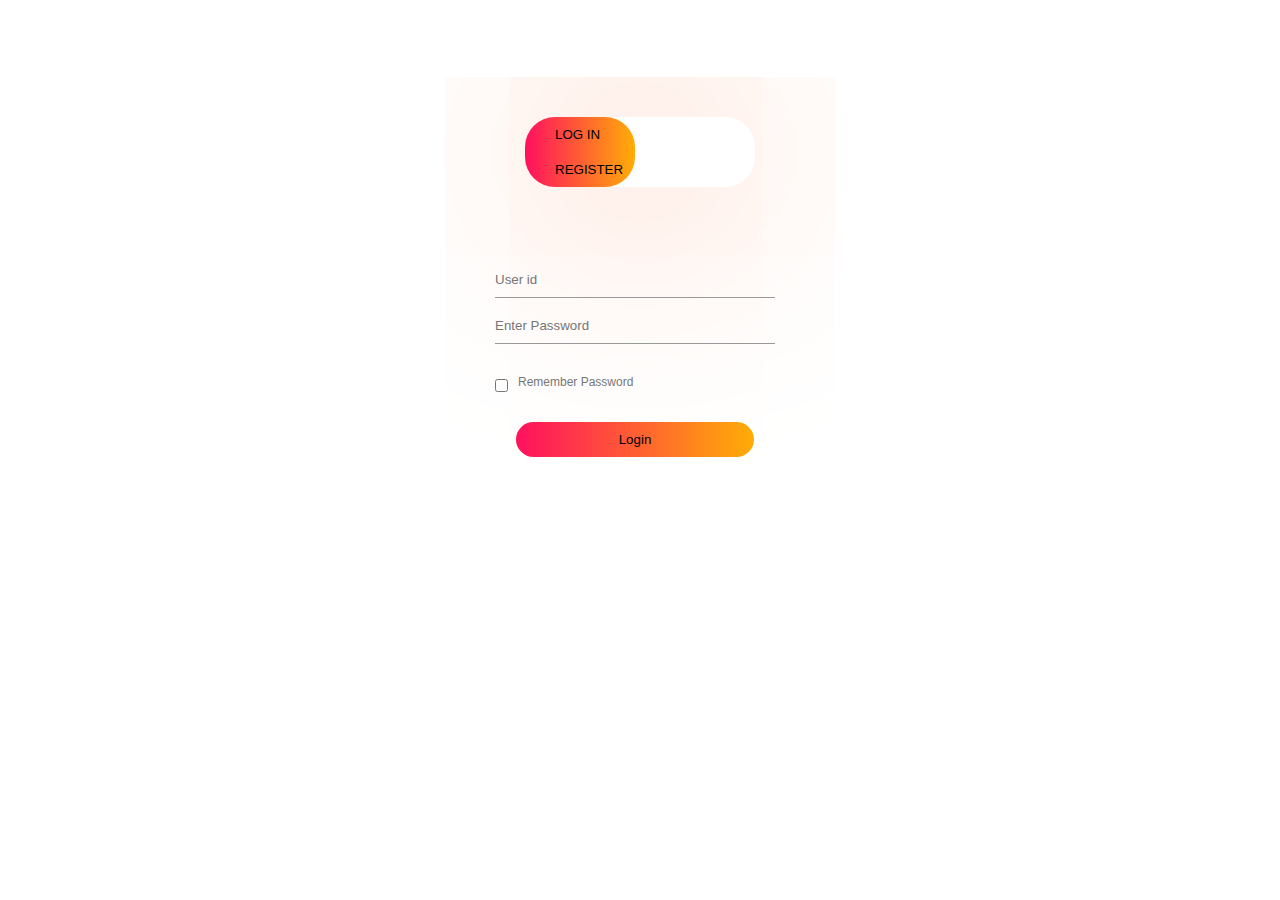
==== WebContent/login.html @ 033b466e "회원가입 및 로그인" ====
<!DOCTYPE html>
    <html>
    	<meta charset="utf-8">
        <head>
            <title>로그인 / 회원가입 폼 템플릿</title>
            <link rel="stylesheet" href="css/login.css">
        </head>
        <body>
            <div class="wrap" style="background-image: url(../imgs/background.jpg);">
                <div class="form-wrap">
                    <div class="button-wrap">
                        <div id="btn"></div>
                        <button type="button" class="togglebtn" onclick="login()">LOG IN</button>
                        <button type="button" class="togglebtn" onclick="register()">REGISTER</button>
                    </div>
                    
                    <form id="login" action="" class="input-group">
                        <input type="text" class="input-field" placeholder="User id" required>
                        <input type="password" class="input-field" placeholder="Enter Password" required>
                        <input type="checkbox" class="checkbox"><span>Remember Password</span>
                        <button class="submit">Login</button>
                    </form>
                    <form id="register" action="" class="input-group">
                        <input type="text" class="input-field" placeholder="User id" required>
                        <input type="email" class="input-field" placeholder="Your nick name" required>
                        <input type="password" class="input-field" placeholder="Enter Password" required>
                        <input type="region" class="input -field" placeholder="Your region" required>
                        <button class = "submit">REGION</button>
                        <br>
                        <input type="checkbox" class="checkbox"><span>Terms and conditions</span>
                        <button class="submit">REGISTER</button>
                    </form>
                </div>
            </div>
            <script>
                var x = document.getElementById("login");
                var y = document.getElementById("register");
                var z = document.getElementById("btn");
                
                
                function login(){
                    x.style.left = "50px";
                    y.style.left = "450px";
                    z.style.left = "0";
                }

                function register(){
                    x.style.left = "-400px";
                    y.style.left = "50px";
                    z.style.left = "110px";
                }
            </script>
        </body>
    </html>
---- WebContent/css/login.css ----
* {
    margin: 0;
    padding: 0;
    font-family: sans-serif;
}
.wrap {
    height: 100%;
    width: 100%;
    background-image: url(../imgs/background.jpg);
    background-position: center;
    background-size: cover;
    position: absolute;
}
.form-wrap {
    width: 380px;
    height: 480px;
    position: relative;
    margin: 6% auto;
    background: #fff;
    padding: 5px;
    overflow: hidden;
}
.button-wrap {
    width: 230px;
    margin: 35px auto;
    position: relative;
    box-shadow: 0 0 600px 9px #fcae8f;
    border-radius: 30px;
}
.togglebtn {
    padding: 10px 30px;
    cursor: pointer;
    background: transparent;
    border: 0;
    outline: none;
    position: relative;
}
#btn {
    top: 0;
    left: 0;
    position: absolute;
    width: 110px;
    height: 100%;
    background: linear-gradient(to right, #ff105f, #ffad06);
    border-radius: 30px;
    transition: .5s;
}
.social-icons {
    margin: 30px auto;
    text-align: center;
}
.social-icons img {
    width: 30px ;
    cursor: pointer;
}
.input-group {
    top: 180px;
    position: absolute;
    width: 280px;
    transition: .5s;
}
.input-field {
    width: 100%;
    padding: 10px 0;
    margin: 5px 0;
    border: none;
    border-bottom: 1px solid #999;
    outline: none;
    background: transparent;
}
.submit {
    width: 85%;
    padding: 10px 30px;
    cursor: pointer;
    display: block;
    margin: auto;
    background: linear-gradient(to right, #ff105f, #ffad06);
    border: 0;
    outline: none;
    border-radius: 30px;
}
.checkbox {
    margin: 30px 10px 30px 0;
}
span {
    color: #777;
    font-size: 12px;
    bottom: 68px;
    position: absolute;
}
#login {
    left: 50px;
}
#register {
    left: 450px;
}
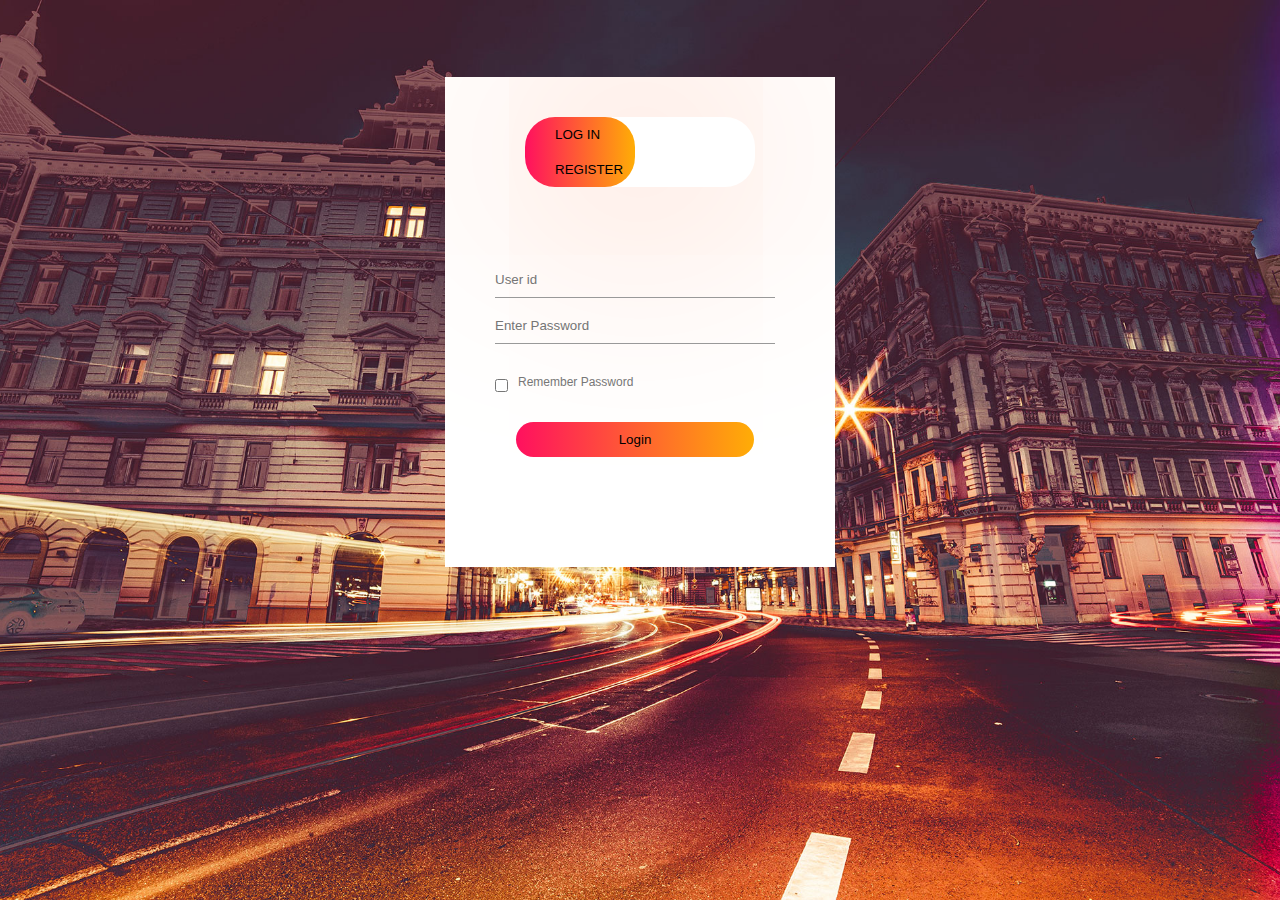
==== commit e58d21ab: "수정" ====
--- a/WebContent/login.html
+++ b/WebContent/login.html
@@ -6,7 +6,7 @@
             <link rel="stylesheet" href="css/login.css">
         </head>
         <body>
-            <div class="wrap" style="background-image: url(../imgs/background.jpg);">
+            <div class="wrap" style="background-image: url(./imgs/background.jpg);">
                 <div class="form-wrap">
                     <div class="button-wrap">
                         <div id="btn"></div>
--- a/WebContent/css/login.css
+++ b/WebContent/css/login.css
@@ -6,7 +6,7 @@
 .wrap {
     height: 100%;
     width: 100%;
-    background-image: url(../imgs/background.jpg);
+    background-image: url(./imgs/background.jpg);
     background-position: center;
     background-size: cover;
     position: absolute;
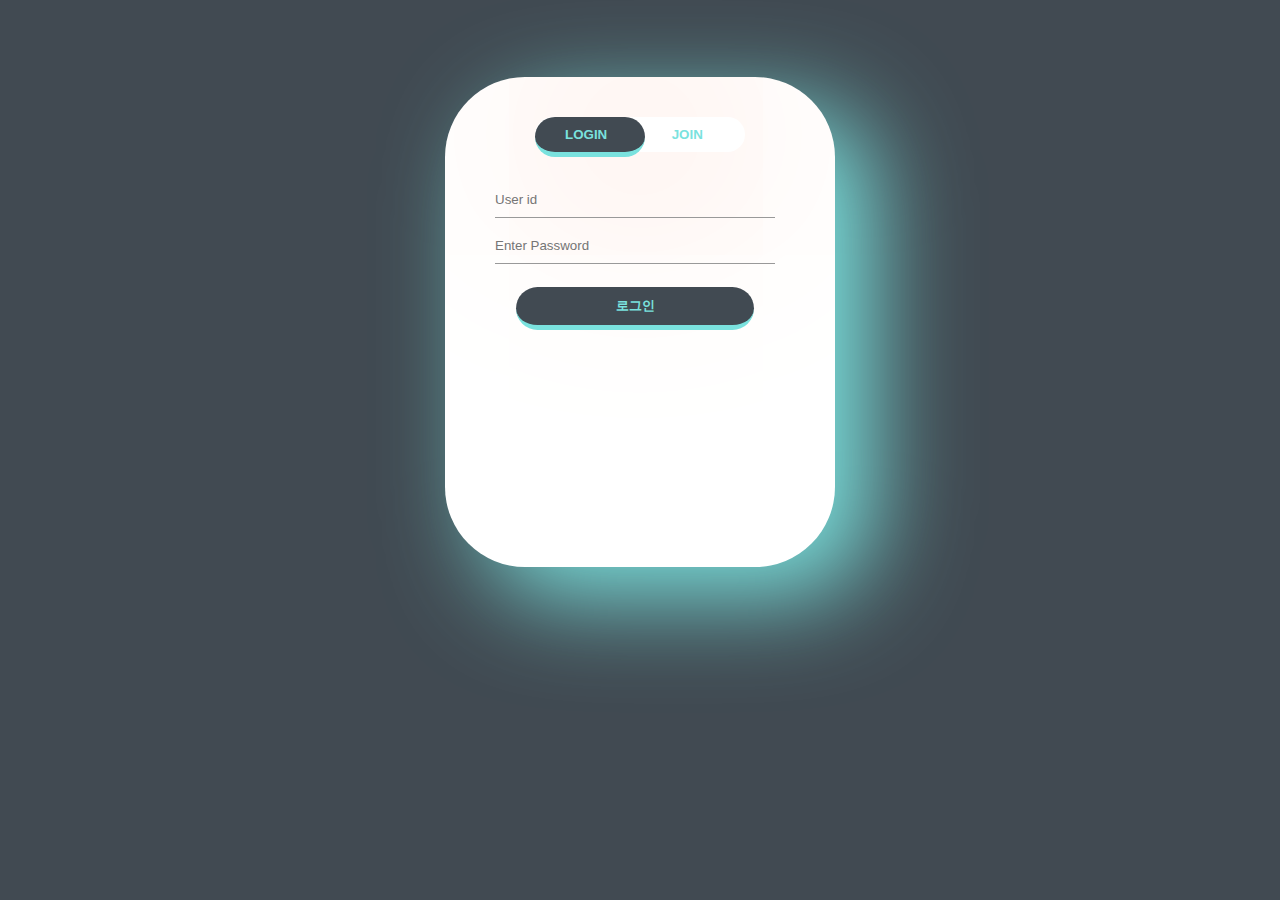
==== commit ded7fe0b: "Merge branch 'branches' of https://github.com/2021-SMHRD-IITP-Bigdata-6/TodayIs.git into branches" ====
--- a/WebContent/login.html
+++ b/WebContent/login.html
@@ -2,36 +2,54 @@
     <html>
     	<meta charset="utf-8">
         <head>
-            <title>로그인 / 회원가입 폼 템플릿</title>
+            <title> to 로그인 / 회원가입 폼 템플릿</title>
             <link rel="stylesheet" href="css/login.css">
         </head>
         <body>
-            <div class="wrap" style="background-image: url(./imgs/background.jpg);">
-                <div class="form-wrap">
-                    <div class="button-wrap">
+            <div class="wrap" style="background-color: #414A52;" >
+                <div class="form-wrap" style="border-radius: 80px/ 80px">
+                    <div class="button-wrap" >
                         <div id="btn"></div>
-                        <button type="button" class="togglebtn" onclick="login()">LOG IN</button>
-                        <button type="button" class="togglebtn" onclick="register()">REGISTER</button>
+                        <button type="button" class="togglebtn" onclick="login()" style="color: #7AE2DE; font-weight: bolder;" >LOGIN</button>
+                        <button type="button" class="togglebtn" onclick="register()" style="color: #7AE2DE; font-weight: bolder;" >JOIN</button>
                     </div>
                     
-                    <form id="login" action="" class="input-group">
-                        <input type="text" class="input-field" placeholder="User id" required>
-                        <input type="password" class="input-field" placeholder="Enter Password" required>
-                        <input type="checkbox" class="checkbox"><span>Remember Password</span>
-                        <button class="submit">Login</button>
+                    <form id="login" action="LoginService" method="post" class="input-group">
+                        <input type="text" name="mb_id" class="input-field" placeholder="User id" required>
+                        <input type="password" name="mb_pw"  class="input-field" placeholder="Enter Password" required><br><br>
+                        <button class="submit" style="color: #7AE2DE; font-weight: bolder;" >로그인</button>
                     </form>
-                    <form id="register" action="" class="input-group">
-                        <input type="text" class="input-field" placeholder="User id" required>
-                        <input type="email" class="input-field" placeholder="Your nick name" required>
-                        <input type="password" class="input-field" placeholder="Enter Password" required>
-                        <input type="region" class="input -field" placeholder="Your region" required>
-                        <button class = "submit">REGION</button>
-                        <br>
-                        <input type="checkbox" class="checkbox"><span>Terms and conditions</span>
-                        <button class="submit">REGISTER</button>
+                    <form id="register" action="JoinService" style ="top: 100px; "method="post" class="input-group">
+                        <input type="text" name="mb_id"  class="input-field" placeholder="User id" required>
+                        <input type="password" name="mb_pw"  class="input-field" placeholder="Enter Password" required>
+                        <input type="text" name="mb_nickname"  class="input-field" placeholder="Your nick name" required>
+                        <input type="text" name="mb_phone"  class="input-field" placeholder="Your phone number" required>
+                        
+                        <select name ="mb_region" class="input-fields">
+                        	<option>-지역 선택-</option>
+                        	<option>서울</option>
+                        	<option>부산</option>
+                        	<option>대구</option>
+                        	<option>인천</option>
+                        	<option>광주</option>
+                        	<option>대전</option>
+                        	<option>울산</option>
+                        	<option>강원</option>
+                        	<option>경기</option>
+                        	<option>경남</option>
+                        	<option>경북</option>
+                        	<option>전남</option>
+                        	<option>전북</option>
+                        	<option>제주</option>
+                        	<option>충남</option>
+                        	<option>충북</option>
+                        </select><br>
+                        <button class = "submit" style="color: #7AE2DE; font-weight: bolder;" >회원가입</button>
+                        
                     </form>
                 </div>
             </div>
+            
             <script>
                 var x = document.getElementById("login");
                 var y = document.getElementById("register");
--- a/WebContent/css/login.css
+++ b/WebContent/css/login.css
@@ -19,9 +19,19 @@
     background: #fff;
     padding: 5px;
     overflow: hidden;
+    box-shadow: 38px 30px 97px #7ae2de;    
+}
+.form-wraps {
+    width: 380px;
+    height: 480px;
+    position: relative;
+    margin: 6% auto;
+    background: #fff;
+    padding: 5px;
+    overflow: hidden;    
 }
 .button-wrap {
-    width: 230px;
+    width: 210px;
     margin: 35px auto;
     position: relative;
     box-shadow: 0 0 600px 9px #fcae8f;
@@ -41,9 +51,10 @@
     position: absolute;
     width: 110px;
     height: 100%;
-    background: linear-gradient(to right, #ff105f, #ffad06);
     border-radius: 30px;
     transition: .5s;
+    border-bottom: solid 5px #7AE2DE;
+    background-color: #414A52;
 }
 .social-icons {
     margin: 30px auto;
@@ -54,7 +65,7 @@
     cursor: pointer;
 }
 .input-group {
-    top: 180px;
+    top: 100px;
     position: absolute;
     width: 280px;
     transition: .5s;
@@ -68,16 +79,23 @@
     outline: none;
     background: transparent;
 }
+.input-fields{
+	width: 100%;
+    padding: 10px 0;
+    margin: 5px 0;
+    border: none;
+}
 .submit {
     width: 85%;
     padding: 10px 30px;
     cursor: pointer;
     display: block;
     margin: auto;
-    background: linear-gradient(to right, #ff105f, #ffad06);
     border: 0;
     outline: none;
     border-radius: 30px;
+    border-bottom: solid 5px #7AE2DE;
+    background-color: #414A52;
 }
 .checkbox {
     margin: 30px 10px 30px 0;
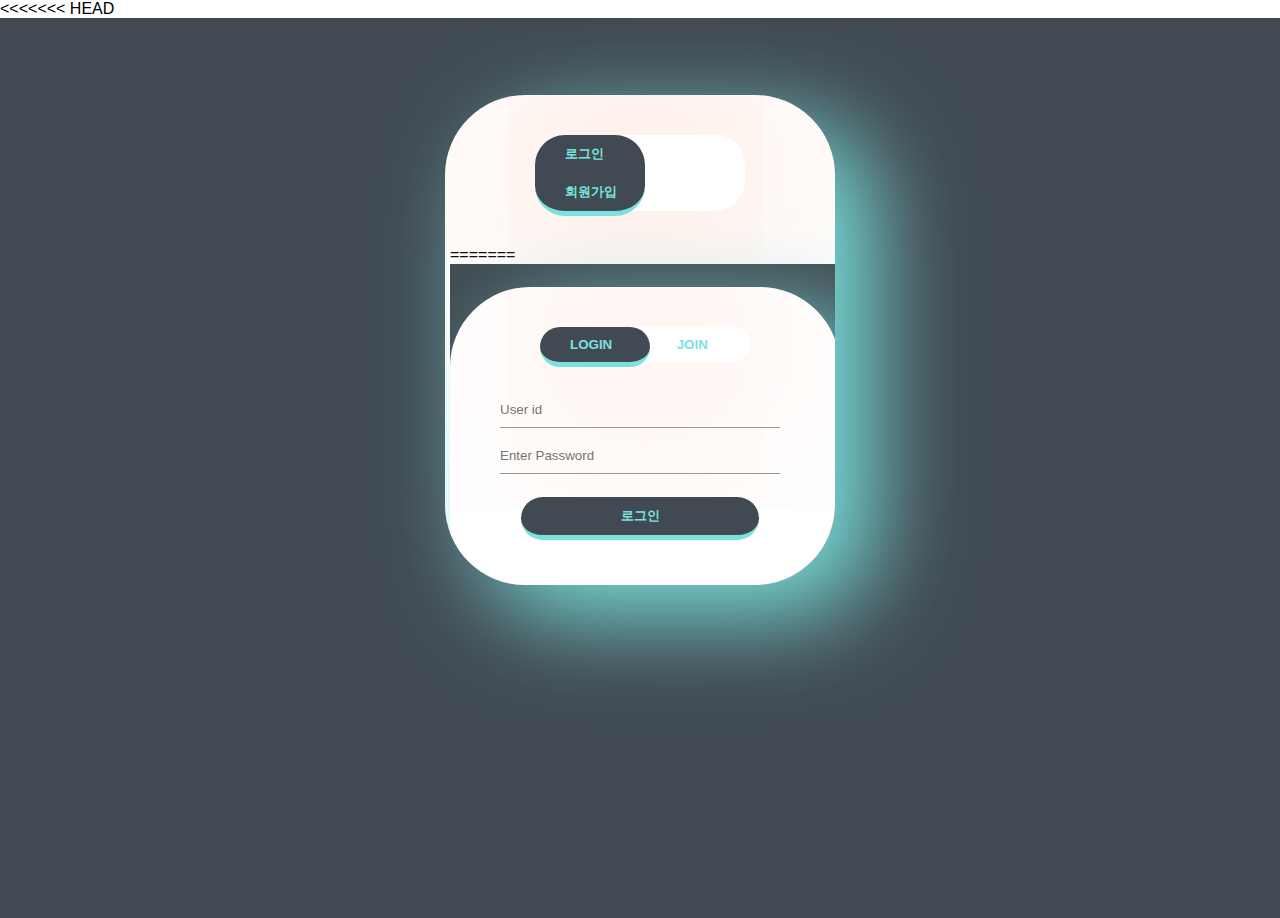
==== commit 10dc262c: "Merge branch 'branches' of https://github.com/2021-SMHRD-IITP-Bigdata-6/TodayIs.git into branches" ====
--- a/WebContent/login.html
+++ b/WebContent/login.html
@@ -1,4 +1,20 @@
 <!DOCTYPE html>
+<<<<<<< HEAD
+<html>
+<meta charset="utf-8">
+<head>
+<title>to 로그인 / 회원가입 폼 템플릿</title>
+<link rel="stylesheet" href="css/login.css">
+</head>
+<body>
+	<div class="wrap" style="background-color: #414A52;">
+		<div class="form-wrap" style="border-radius: 80px/80px">
+			<div class="button-wrap">
+				<div id="btn"></div>
+				<button type="button" class="togglebtn" onclick="login()" style="color: #7AE2DE; font-weight: bolder;">로그인</button>
+				<button type="button" class="togglebtn" onclick="register()" style="color: #7AE2DE; font-weight: bolder;">회원가입</button>
+			</div>
+=======
     <html>
     	<meta charset="utf-8">
         <head>
@@ -61,12 +77,156 @@
                     y.style.left = "450px";
                     z.style.left = "0";
                 }
-
-                function register(){
-                    x.style.left = "-400px";
-                    y.style.left = "50px";
-                    z.style.left = "110px";
-                }
-            </script>
-        </body>
-    </html>+>>>>>>> branch 'branches' of https://github.com/2021-SMHRD-IITP-Bigdata-6/TodayIs.git
+
+			<form id="login" action="LoginService" method="post" class="input-group">
+				<input type="text" name="mb_id" class="input-field" placeholder="User id" required> <input type="password" name="mb_pw" class="input-field" placeholder="Enter Password" required>
+				<button class="submit" style="color: #7AE2DE; font-weight: bolder;">로그인</button>
+			</form>
+			<form id="register" action="JoinService" style="top: 100px;" method="post" class="input-group">
+				<input type="text" name="mb_id" class="input-field" placeholder="User id" required> 
+				<input type="password" name="mb_pw" class="input-field" placeholder="Enter Password" required> 
+				<input type="text" name="mb_nickname" class="input-field" placeholder="Your nick name" required>
+				<input type="text" name="mb_phone" class="input-field" placeholder="Your phone number" required> 
+				
+				<select id="big" name="h_area1" class="form-control" onChange="cat1_change(this.value,h_area2)" class="h_area1">
+					<option>-선택-</option>
+					<option value='1'>서울/경기</option>
+					<option value='2'>부산</option>
+					<option value='3'>대구</option>
+					<option value='4'>인천</option>
+					<option value='5'>광주</option>
+					<option value='6'>대전</option>
+					<option value='7'>울산</option>
+					<option value='8'>강원</option>
+					<option value='9'>경기</option>
+					<option value='10'>경남</option>
+					<option value='11'>경북</option>
+					<option value='12'>전남</option>
+					<option value='13'>전북</option>
+					<option value='14'>제주</option>
+					<option value='15'>충남</option>
+					<option value='16'>충북</option>
+					<option value='18'>강원 영서</option>
+					<option value='19'>강원 영농</option>
+					<option value='17'>울릉독도지역</option>
+				
+				</select> <select id="small" name="h_area2" class="form-control" >
+					<option>-선택-</option>
+				
+					
+				<input type="text" class="form-control" id ="region" placeholder="지역을 선택" name="m_article_region" maxlength="20" readonly>	
+
+				
+
+				<button class="submit" style="color: #7AE2DE; font-weight: bolder;">회원가입</button>
+
+			</form>
+		</div>
+	</div>
+	<script src="./js/jquery-3.4.1.min.js"></script>
+	<script>
+	
+	 var cat1_num = new Array(1,2,3,4,5,6,7,8,9,10,11,12,13,14,15,16);
+	 var cat1_name = new Array('서울','경기','인천','충북','충남','세종','대전','강원','전북','전남','광주','부산','대전','인천','울산','경남','경북','제주');
+	
+	 var cat2_num = new Array();
+	 var cat2_name = new Array();
+	
+	 cat2_num[1] = new Array(17,18,19,20,21,22,23,24,25,26,27,28,29,30,31,32,33,34,35,36,37,38,39,40,41);
+	 cat2_name[1] = new Array();
+	
+	 cat2_num[2] = new Array(42,43,44,45,46,47,48,49,50,51,52,53,54,55,56,57);
+	 cat2_name[2] = new Array('파주','이천','양평','수원','동두천');
+	
+	 cat2_num[3] = new Array(58,59,60,61,62,63,64,65);
+	 cat2_name[3] = new Array('백령동','강화');
+	
+	 cat2_num[4] = new Array(66,67,68,69,70,71,72,73,74,75);
+	 cat2_name[4] = new Array('충주','추풍령','청주','제천','보은');
+	
+	 cat2_num[5] = new Array(76,77,78,79,80);
+	 cat2_name[5] = new Array('홍성','천안','서산','부여','보령','금산');
+	
+	 cat2_num[6] = new Array(81,82,83,84,85);
+	 cat2_name[6] = new Array();
+	
+	 cat2_num[7] = new Array(86,87,88,89,90);
+	 cat2_name[7] = new Array();
+	
+	 cat2_num[8] = new Array(91,92,93,94,95,96,97,98,99,100,101,102,103,104,105,106,107,108);
+	 cat2_name[8] = new Array('홍천','정선','영월','대관령','태백','춘천시','철원','인제','원주','동해','속초','북춘천','북강릉');
+	
+	 cat2_num[9] = new Array(109,110,111,112,113,114,115,116,117,118,119,120,121,122,123,124,125,126,127,128,129,130,131,132,133,134,135,136,137,138,139,140,141,142,143,144,145,146,147,148);
+	 cat2_name[9] = new Array('정읍','전주','장수','임실','순창','부안','남원','군산','고창');
+	
+	 cat2_num[10] = new Array(149,150,151,152,153,154,155,156,157,158,159,160,161,162,163,164,165,166,167,168);
+	 cat2_name[10] = new Array('고흥','해남','진도','장흥','완도','영광군','여수','순천','보성군','목포','광양','강진','흑산도');
+	
+	 cat2_num[11] = new Array(169,170,171,172,173,174,175,176,177,178,179,180,181,182,183,184,185,186,187,188,189,190,191,192);
+	 cat2_name[11] = new Array();
+	
+	 cat2_num[12] = new Array(193,194,195,196,197,198,199,200,201,202,203,204,205,206,207,208,209,210,211,212,213,214);
+	 cat2_name[12] = new Array('광양시','나주시','목포시','순천시','여수시','강진군','고흥군','곡성군','구례군','담양군','무안군','보성군','신안군','영광군','영암군','완도군','장성군','장흥군','진도군','함평군','해남군','화순군');
+	
+	 cat2_num[13] = new Array(215,216,217,218,219,220,221,222,223,224,225,226,227,228,229);
+	 cat2_name[13] = new Array('군산시','김제시','남원시','익산시','전주시 덕진구','전주시 완산구','정읍시','고창군','무주군','부안군','순창군','완주군','임실군','장수군','진안군');
+	
+	 cat2_num[14] = new Array(230,231,232,233);
+	 cat2_name[14] = new Array('서귀포시','제주시','남제주군','북제주군');
+	
+	 cat2_num[15] = new Array(234,235,236,237,238,239,240,241,242,243,244,245,246,247,248);
+	 cat2_name[15] = new Array('공주시','논산시','보령시','서산시','아산시','천안시','금산군','당진군','부여군','서천군','연기군','예산군','청양군','태안군','홍성군');
+	
+	 cat2_num[16] = new Array(249,250,251,252,253,254,255,256,257,258,259,260);
+	 cat2_name[16] = new Array('제천시','청주시 상당구','청주시 흥덕구','충주시','괴산군','단양군','보은군','영동군','옥천군','음성군','진천군','청원군');
+	
+	 function cat1_change(key,sel){
+		 if(key == '') return;
+		 var name = cat2_name[key];
+		 var val = cat2_num[key];
+		
+		 for(i=sel.length-1; i>=0; i--)
+		  sel.options[i] = null;
+		 sel.options[0] = new Option('-선택-','', '', 'true');
+		 for(i=0; i<name.length; i++){
+		  sel.options[i+1] = new Option(name[i],val[i]);
+		 }
+		}
+		
+		var selected_big
+		var selected_small
+		
+		// 지역 클릭 시 선택된 option태그의 내용을 text형태로 가지고 오기
+		$('#big').on('click', function(){
+			selected_big = $('#big option:selected').text();
+			console.log(selected_big);
+		});
+		
+		//상세지역 클릭 시 선택된 option태그의 내용을 text형태로 가지고 오기 
+		$('#small').on('click', function(){
+			selected_small = $('#small option:selected').text();
+			console.log(selected_small);
+			var result = selected_big + " " + selected_small;
+			document.getElementById("region").value=result;
+		});
+		
+	
+		var x = document.getElementById("login");
+		var y = document.getElementById("register");
+		var z = document.getElementById("btn");
+
+		function login() {
+			x.style.left = "50px";
+			y.style.left = "450px";
+			z.style.left = "0";
+		}
+
+		function register() {
+			x.style.left = "-400px";
+			y.style.left = "50px";
+			z.style.left = "110px";
+		}
+	</script>
+</body>
+</html>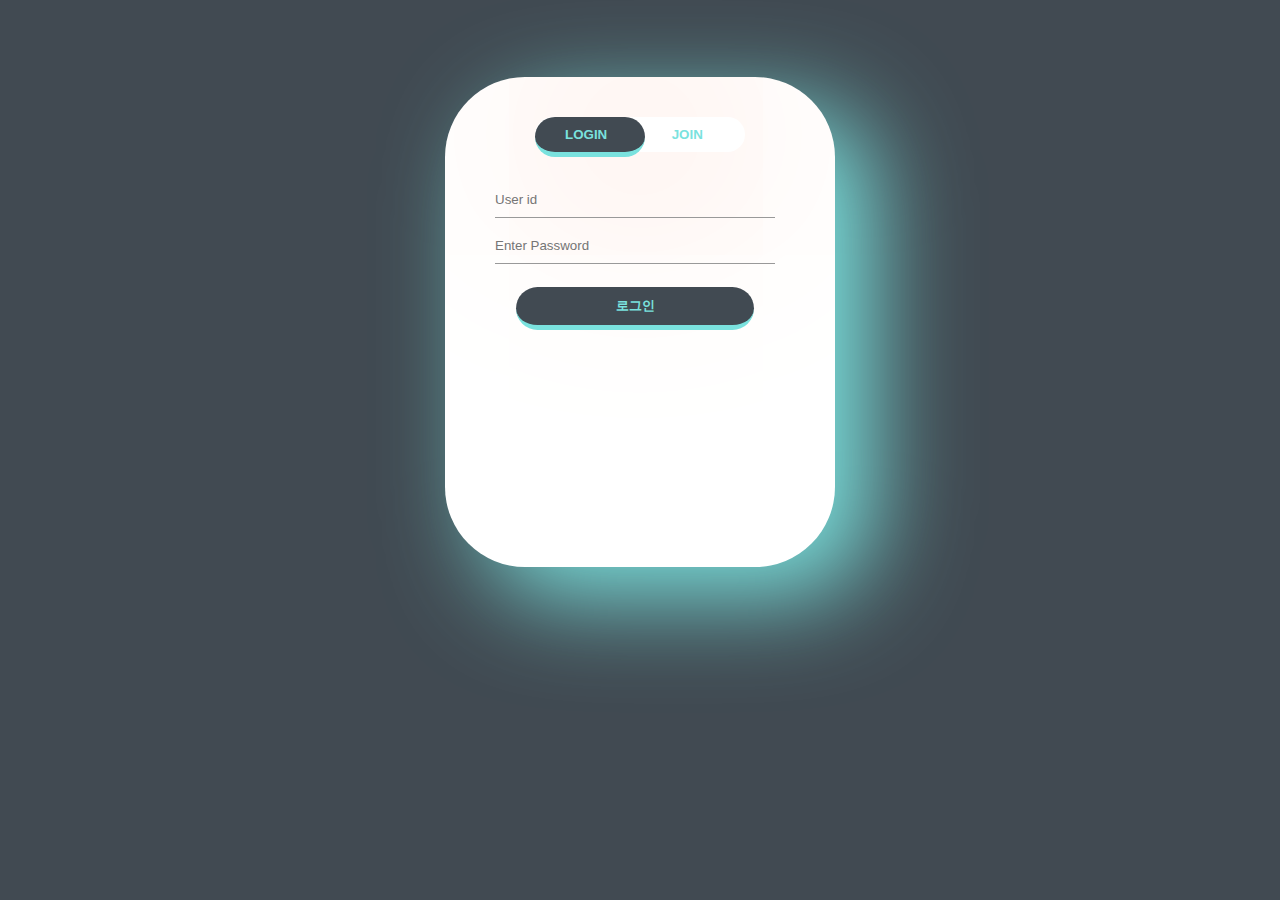
==== commit 7bf569f6: "Merge branch 'branches' of https://github.com/2021-SMHRD-IITP-Bigdata-6/TodayIs.git into branches" ====
--- a/WebContent/login.html
+++ b/WebContent/login.html
@@ -1,20 +1,4 @@
 <!DOCTYPE html>
-<<<<<<< HEAD
-<html>
-<meta charset="utf-8">
-<head>
-<title>to 로그인 / 회원가입 폼 템플릿</title>
-<link rel="stylesheet" href="css/login.css">
-</head>
-<body>
-	<div class="wrap" style="background-color: #414A52;">
-		<div class="form-wrap" style="border-radius: 80px/80px">
-			<div class="button-wrap">
-				<div id="btn"></div>
-				<button type="button" class="togglebtn" onclick="login()" style="color: #7AE2DE; font-weight: bolder;">로그인</button>
-				<button type="button" class="togglebtn" onclick="register()" style="color: #7AE2DE; font-weight: bolder;">회원가입</button>
-			</div>
-=======
     <html>
     	<meta charset="utf-8">
         <head>
@@ -61,7 +45,6 @@
                         	<option>충북</option>
                         </select><br>
                         <button class = "submit" style="color: #7AE2DE; font-weight: bolder;" >회원가입</button>
-                        
                     </form>
                 </div>
             </div>
@@ -77,109 +60,62 @@
                     y.style.left = "450px";
                     z.style.left = "0";
                 }
->>>>>>> branch 'branches' of https://github.com/2021-SMHRD-IITP-Bigdata-6/TodayIs.git
-
-			<form id="login" action="LoginService" method="post" class="input-group">
-				<input type="text" name="mb_id" class="input-field" placeholder="User id" required> <input type="password" name="mb_pw" class="input-field" placeholder="Enter Password" required>
-				<button class="submit" style="color: #7AE2DE; font-weight: bolder;">로그인</button>
-			</form>
-			<form id="register" action="JoinService" style="top: 100px;" method="post" class="input-group">
-				<input type="text" name="mb_id" class="input-field" placeholder="User id" required> 
-				<input type="password" name="mb_pw" class="input-field" placeholder="Enter Password" required> 
-				<input type="text" name="mb_nickname" class="input-field" placeholder="Your nick name" required>
-				<input type="text" name="mb_phone" class="input-field" placeholder="Your phone number" required> 
-				
-				<select id="big" name="h_area1" class="form-control" onChange="cat1_change(this.value,h_area2)" class="h_area1">
-					<option>-선택-</option>
-					<option value='1'>서울/경기</option>
-					<option value='2'>부산</option>
-					<option value='3'>대구</option>
-					<option value='4'>인천</option>
-					<option value='5'>광주</option>
-					<option value='6'>대전</option>
-					<option value='7'>울산</option>
-					<option value='8'>강원</option>
-					<option value='9'>경기</option>
-					<option value='10'>경남</option>
-					<option value='11'>경북</option>
-					<option value='12'>전남</option>
-					<option value='13'>전북</option>
-					<option value='14'>제주</option>
-					<option value='15'>충남</option>
-					<option value='16'>충북</option>
-					<option value='18'>강원 영서</option>
-					<option value='19'>강원 영농</option>
-					<option value='17'>울릉독도지역</option>
-				
-				</select> <select id="small" name="h_area2" class="form-control" >
-					<option>-선택-</option>
-				
-					
-				<input type="text" class="form-control" id ="region" placeholder="지역을 선택" name="m_article_region" maxlength="20" readonly>	
-
 				
 
-				<button class="submit" style="color: #7AE2DE; font-weight: bolder;">회원가입</button>
-
-			</form>
-		</div>
-	</div>
-	<script src="./js/jquery-3.4.1.min.js"></script>
-	<script>
 	
 	 var cat1_num = new Array(1,2,3,4,5,6,7,8,9,10,11,12,13,14,15,16);
-	 var cat1_name = new Array('서울','경기','인천','충북','충남','세종','대전','강원','전북','전남','광주','부산','대전','인천','울산','경남','경북','제주');
+	 var cat1_name = new Array('서울','경기','인천','충북','충남','세종','대전','강원','전북','전남','광주','경북','울산','부산','경남','제주');
 	
 	 var cat2_num = new Array();
 	 var cat2_name = new Array();
 	
-	 cat2_num[1] = new Array(17,18,19,20,21,22,23,24,25,26,27,28,29,30,31,32,33,34,35,36,37,38,39,40,41);
-	 cat2_name[1] = new Array();
+	 cat2_num[1] = new Array(1);
+	 cat2_name[1] = new Array('서울');
 	
-	 cat2_num[2] = new Array(42,43,44,45,46,47,48,49,50,51,52,53,54,55,56,57);
+	 cat2_num[2] = new Array(2,3,4,5,6);
 	 cat2_name[2] = new Array('파주','이천','양평','수원','동두천');
 	
-	 cat2_num[3] = new Array(58,59,60,61,62,63,64,65);
+	 cat2_num[3] = new Array(7,8);
 	 cat2_name[3] = new Array('백령동','강화');
 	
-	 cat2_num[4] = new Array(66,67,68,69,70,71,72,73,74,75);
+	 cat2_num[4] = new Array(9,10,11,12,13);
 	 cat2_name[4] = new Array('충주','추풍령','청주','제천','보은');
 	
-	 cat2_num[5] = new Array(76,77,78,79,80);
+	 cat2_num[5] = new Array(14,15,16,17,18,19);
 	 cat2_name[5] = new Array('홍성','천안','서산','부여','보령','금산');
 	
-	 cat2_num[6] = new Array(81,82,83,84,85);
-	 cat2_name[6] = new Array();
+	 cat2_num[6] = new Array(20);
+	 cat2_name[6] = new Array('세종');
 	
-	 cat2_num[7] = new Array(86,87,88,89,90);
-	 cat2_name[7] = new Array();
+	 cat2_num[7] = new Array(21);
+	 cat2_name[7] = new Array('대전');
 	
-	 cat2_num[8] = new Array(91,92,93,94,95,96,97,98,99,100,101,102,103,104,105,106,107,108);
+	 cat2_num[8] = new Array(22,23,24,25,26,27,28,29,30,31,32,33,34);
 	 cat2_name[8] = new Array('홍천','정선','영월','대관령','태백','춘천시','철원','인제','원주','동해','속초','북춘천','북강릉');
 	
-	 cat2_num[9] = new Array(109,110,111,112,113,114,115,116,117,118,119,120,121,122,123,124,125,126,127,128,129,130,131,132,133,134,135,136,137,138,139,140,141,142,143,144,145,146,147,148);
+	 cat2_num[9] = new Array(35,36,37,38,39,40,41,42,43);
 	 cat2_name[9] = new Array('정읍','전주','장수','임실','순창','부안','남원','군산','고창');
 	
-	 cat2_num[10] = new Array(149,150,151,152,153,154,155,156,157,158,159,160,161,162,163,164,165,166,167,168);
+	 cat2_num[10] = new Array(44,45,46,47,48,49,50,51,52,53,54,55,56);
 	 cat2_name[10] = new Array('고흥','해남','진도','장흥','완도','영광군','여수','순천','보성군','목포','광양','강진','흑산도');
 	
-	 cat2_num[11] = new Array(169,170,171,172,173,174,175,176,177,178,179,180,181,182,183,184,185,186,187,188,189,190,191,192);
-	 cat2_name[11] = new Array();
+	 cat2_num[11] = new Array(57);
+	 cat2_name[11] = new Array('광주');
 	
-	 cat2_num[12] = new Array(193,194,195,196,197,198,199,200,201,202,203,204,205,206,207,208,209,210,211,212,213,214);
-	 cat2_name[12] = new Array('광양시','나주시','목포시','순천시','여수시','강진군','고흥군','곡성군','구례군','담양군','무안군','보성군','신안군','영광군','영암군','완도군','장성군','장흥군','진도군','함평군','해남군','화순군');
+	 cat2_num[12] = new Array(58,59,60,61,62,63,64,65,66,67,68,69,70,71);
+	 cat2_name[12] = new Array('포항','청송','의성','울진','영천','영주','영덕','안동','상주','봉화','문경','구미','경주','울릉도');
 	
-	 cat2_num[13] = new Array(215,216,217,218,219,220,221,222,223,224,225,226,227,228,229);
-	 cat2_name[13] = new Array('군산시','김제시','남원시','익산시','전주시 덕진구','전주시 완산구','정읍시','고창군','무주군','부안군','순창군','완주군','임실군','장수군','진안군');
+	 cat2_num[13] = new Array(72);
+	 cat2_name[13] = new Array('울산');
 	
-	 cat2_num[14] = new Array(230,231,232,233);
-	 cat2_name[14] = new Array('서귀포시','제주시','남제주군','북제주군');
+	 cat2_num[14] = new Array(73);
+	 cat2_name[14] = new Array('부산');
 	
-	 cat2_num[15] = new Array(234,235,236,237,238,239,240,241,242,243,244,245,246,247,248);
-	 cat2_name[15] = new Array('공주시','논산시','보령시','서산시','아산시','천안시','금산군','당진군','부여군','서천군','연기군','예산군','청양군','태안군','홍성군');
+	 cat2_num[15] = new Array(74,75,76,77,78,79,80,81,82,83,84,85,86,87,88);
+	 cat2_name[15] = new Array('합천','함양군','통영','창원','진주','의령군','양산시','성산','산청','북창원','밀양','남해','김해시','거제','거창');
 	
-	 cat2_num[16] = new Array(249,250,251,252,253,254,255,256,257,258,259,260);
-	 cat2_name[16] = new Array('제천시','청주시 상당구','청주시 흥덕구','충주시','괴산군','단양군','보은군','영동군','옥천군','음성군','진천군','청원군');
+	 cat2_num[16] = new Array(89,90);
+	 cat2_name[16] = new Array('제주','서귀포');
 	
 	 function cat1_change(key,sel){
 		 if(key == '') return;
